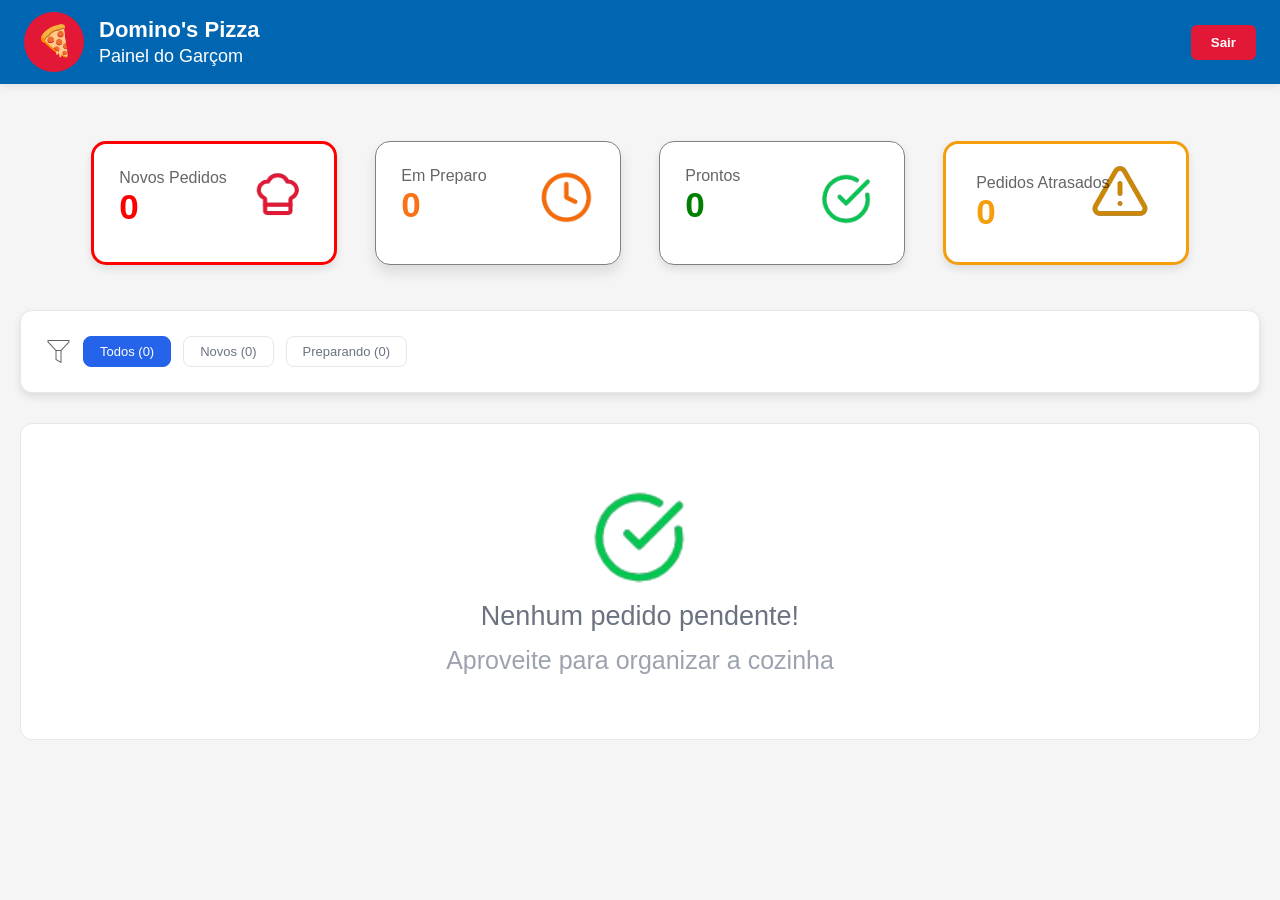
==== cozinha.html @ 7661974e "primeiro commit" ====
<!DOCTYPE html>
<html lang="pt-br">

<head>
  <meta charset="UTF-8">
  <meta name="viewport" content="width=device-width, initial-scale=1.0">
  <link rel="stylesheet" href="cozinha.css">
  <title>Painel da Cozinha</title>
</head>

<body>

  <main class="conteudo-principal-fixo">

    <header class="navbar">
      <div class="header-left">
        <div class="logo-badge">
          <div class="logo-icon">🍕</div>
          <div class="title-area">
            <h1>Domino's Pizza</h1>
            <p class="mp">Painel do Garçom</p>
          </div>
        </div>
      </div>
      <div class="actions-section">
        <button class="logout-btn">
          <span>Sair</span>
        </button>
      </div>
    </header>

    <div class="centralizador">
      <div class="dashboard-cards">

        <div class="container-novos-pedidos">
          <p>Novos Pedidos</p>
          <h2>0</h2>
          <div class="icon">
            <img src="./assets/chef vermelho.png" width="60" alt="Logo Mesas Azul">
          </div>
        </div>

        <div class="container-em-preparo">
          <p>Em Preparo</p>
          <h2>0</h2>
          <div class="icon">
            <img src="./assets/relogio laranja.png" alt="Logo Mesas Ocupadas Laranja" width="60">
          </div>
        </div>

        <div class="container-prontos">
          <p>Prontos</p>
          <h2>0</h2>
          <div class="icon">
            <img src="./assets/check verde.png" alt="Logo Pagamento Vermelho" width="65">
          </div>
        </div>

        <div class="container-atrasados">
          <p>Pedidos Atrasados</p>
          <h2>0</h2>
          <div class="icon">
            <img src="./assets/alerta amarelo.png" alt="" >
          </div>
        </div>
      </div>

      <div class="barra-filtro">
        <img src="./assets/filtro.png" width="25" alt="filter--v1" />
        <button class="botao-todos">Todos (0)</button>
        <button class="botao-novos">Novos (0)</button>
        <button class="botao-preparando">Preparando (0)</button>
      </div>

      <div class="card-vazio">
        <img src="./assets/check verde.png" width="120" alt="filter--v1" />
        <p class="nenhum-pendente">Nenhum pedido pendente!</p>
        <p class="organizar-cozinha">Aproveite para organizar a cozinha</p>
      </div>
---- cozinha.css ----
:root {
    --dominos-blue: #0066b2;
    --dominos-red: #e31837;
}

* {
    margin: 0;
    border: 0;
    box-sizing: border-box;
    font-family:'Segoe UI', Tahoma, Geneva, Verdana, sans-serif
}

body {
  margin: 0;
  width: 100%;
  min-height: 100vh;
  background-color: #f5f5f5;
  overflow-x: hidden;
}

main {
  width: 100%;
}

.conteudo-principal-fixo {
  width: 100%;
}

.centralizador {
  width: 100%;
  max-width: 1400px;
  margin: 0 auto;
  padding: 0 20px;
}

.navbar {
    background: var(--dominos-blue); 
    padding: 12px 24px;
    display: flex;
    justify-content: space-between;
    align-items: center;
    width: 100%;
    box-shadow: 0 2px 8px rgba(0, 0, 0, 0.08);
    border-bottom: 1px solid #e5e7eb;
}

.header-left,
.logo-badge,
.actions-section {
    display: flex;
    align-items: center;
}

.header-left {
    display: flex;
    align-items: center;
    gap: 15px;
}

.logo-badge {
    display: flex;
    align-items: center;
    gap: 15px;
}

.logo-icon {
    width: 60px;
    height: 60px;
    background: #e31837;
    border-radius: 50%;
    display: flex;
    align-items: center;
    justify-content: center;
    font-size: 30px;
    line-height: 1;
    flex-shrink: 0;
    padding-bottom: 2px;
}

.title-area {
    display: flex;
    flex-direction: column;
}

.title-area h1 {
    color: white;
    font-size: 22px;
    font-weight: 700;
    line-height: 1.2;
}

.mp {
    color: white;
    font-size: 18px;
    margin-top: 2px;
}

.fas-fa-sign-out-alt {
  margin-right: 50px;
}

.actions-section {
    display: flex;
    align-items: center;
    gap: 20px;
    margin-left: auto;
}

.logout-btn {
    padding: 10px 20px;
    background: #E31837;
    color: white;
    border: none;
    border-radius: 6px;
    cursor: pointer;
    font-weight: bold;
    transition: background 0.3s;
}

.logout-btn:hover {
    background: #c91530;
}

.container-novos-pedidos {
    width: 22%;
    margin: 50px auto;
    background-color: #ffffff;
    border: 3px solid red;
    box-shadow: 0 4px 8px rgba(0, 0, 0, 0.1);
    padding: 25px;
    text-align: left;
    border-radius: 15px;
}


.container-novos-pedidos p {
  opacity: 0.6;
}

.container-novos-pedidos .icon {
  display: flex;
  align-items: baseline;
  gap: 150px;
}

.container-novos-pedidos .icon img {
  margin-left: auto;
  margin-top: -58px;
}

.container-novos-pedidos h2 {
  font-size: 35px;
  color: red;
}

.dashboard-cards {
  display: flex;
  justify-content: center;
  gap: 20px;
  width: 90%;
  margin: 65px auto;
  margin-top: 6px;
}

.container-em-preparo {
    width: 22%;
    margin: 50px auto;
    background-color: #ffffff;
    border: 1px solid gray;
    box-shadow: 0 8px 13px rgba(0, 0, 0, 0.1);
    padding: 25px;
    text-align: left;
    border-radius: 15px;
}

.container-em-preparo p {
  opacity: 0.6;
}

.container-em-preparo h2 {
  font-size: 35px;
  color: #f97316;
}

.container-em-preparo .icon {
  display: flex;
  align-items: baseline;
  gap: 150px;
}

.container-em-preparo .icon img {
  margin-left: auto;
  margin-top: -58px;
}

.container-prontos {
    width: 22%;
    margin: 50px auto;
    background-color: #ffffff;
    border: 1px solid gray;
    box-shadow: 0 4px 8px rgba(0, 0, 0, 0.1);
    padding: 25px;
    text-align: left;
    border-radius: 15px;
}

.container-prontos .icon {
  display: flex;
  align-items: baseline;
  gap: 150px;
}

.container-prontos p {
  opacity: 0.6;
}

.container-prontos h2 {
  font-size: 35px;
  color: green;
}

.container-prontos .icon img {
  margin-left: auto;
  margin-top: -53px;
}

.container-atrasados {
    width: 22%;
    margin: 50px auto;
    background-color: #ffffff;
    border: 3px solid #f59e0b;
    box-shadow: 0 4px 8px rgba(0, 0, 0, 0.1);
    padding: 30px;
    text-align: left;
    border-radius: 15px;
}

.container-atrasados .icon {
  display: flex;
  align-items: baseline;
  gap: 150px;
}

.container-atrasados p {
  opacity: 0.6;
}

.container-atrasados h2 {
  font-size: 35px;
  color: #f59e0b;
}

.container-atrasados .icon img {
  margin-left: auto;
  margin-top: -69px;
}

.barra-filtro {
  background: #fff;
  border: 1px solid #e5e7eb;
  box-shadow: 0 4px 8px rgba(0, 0, 0, 0.1);
  border-radius: 12px;
  padding: 25px 25px;
  display: flex;
  align-items: center;
  gap: 12px;
  margin-bottom: 30px;
  margin-top: -70px;
}

.botao-todos, .botao-novos, .botao-preparando {
  padding: 7px 16px;
  border-radius: 8px;
  border: 1px solid #e5e7eb;
  background: transparent;
  font-size: 13px;
  font-weight: 500;
  color: #6b7280;
  cursor: pointer;
}

.botao-todos {
  background: #2563eb;
  color: #fff;
  border-color: #2563eb;
}

.card-vazio {
  background: #fff;
  border: 1px solid #e5e7eb;
  border-radius: 12px;
  padding: 64px 20px;
  display: flex;
  flex-direction: column;
  align-items: center;
  gap: 14px;
}

.check-icon {
  width: 56px;
  height: 56px;
  border-radius: 50%;
  border: 3px solid #22c55e;
  display: flex;
  align-items: center;
  justify-content: center;
}

.check-icon i {
  font-size: 28px;
  color: #22c55e;
}

.nenhum-pendente {
  font-size: 27px;
  font-weight: 500;
  color: #6b7280;
}

.organizar-cozinha {
  font-size: 25px;
  color: #9ca3af;
}

@media (max-width: 1024px) {

  .dashboard-cards {
    flex-wrap: wrap;
    justify-content: center;
  }

  .container-novos-pedidos,
  .container-em-preparo,
  .container-prontos,
  .container-atrasados {
    width: 42%;
  }

  .barra-filtro {
    flex-wrap: wrap;
    gap: 15px;
  }
}

@media (max-width: 768px) {

  .navbar {
    flex-direction: row;
    justify-content: space-between;
    align-items: center;
  }

  .logo-badge {
        gap: 10px;
    }

  .actions-section {
    width: auto;
    justify-content: space-between;
  }

  .dashboard-cards {
    flex-direction: column;
    align-items: center;
    width: 100%;
  }

  .container-novos-pedidos,
  .container-em-preparo,
  .container-prontos,
  .container-atrasados {
    width: 90%;
    margin: 10px 0;
  }

  .container-novos-pedidos .icon,
  .container-em-preparo .icon,
  .container-prontos .icon,
  .container-atrasados .icon {
    gap: 0;
  }

  .barra-filtro {
    flex-wrap: wrap;
    justify-content: center;
    padding: 15px;
    gap: 10px;
    margin-top: 0;
  }

  .card-vazio {
    padding: 50px 20px;
  }

  .nenhum-pendente {
    font-size: 22px;
    text-align: center;
  }

  .organizar-cozinha {
    font-size: 18px;
    text-align: center;
  }

  span {
    margin-right: 0;
  }

  .logout {
    margin-right: 0;
  }
}

@media (max-width: 480px) {

  .title-area h1 {
        font-size: 24px;
    }

    .mp {
        font-size: 14px;
    }

  .container-novos-pedidos,
  .container-em-preparo,
  .container-prontos,
  .container-atrasados {
    width: 100%;
    padding: 20px;
  }

  .container-novos-pedidos h2,
  .container-em-preparo h2,
  .container-prontos h2,
  .container-atrasados h2 {
    font-size: 28px;
  }

  .barra-filtro {
    flex-direction: column;
    align-items: stretch;
  }

  .botao-todos,
  .botao-novos,
  .botao-preparando {
    width: 100%;
  }

  .container-novos-pedidos .icon img,
  .container-em-preparo .icon img,
  .container-prontos .icon img,
  .container-atrasados .icon img {
    width: 40px;
  }

  .nenhum-pendente {
    font-size: 20px;
  }

  .organizar-cozinha {
    font-size: 16px;
  }

  .card-vazio img {
    width: 80px;
  }
}
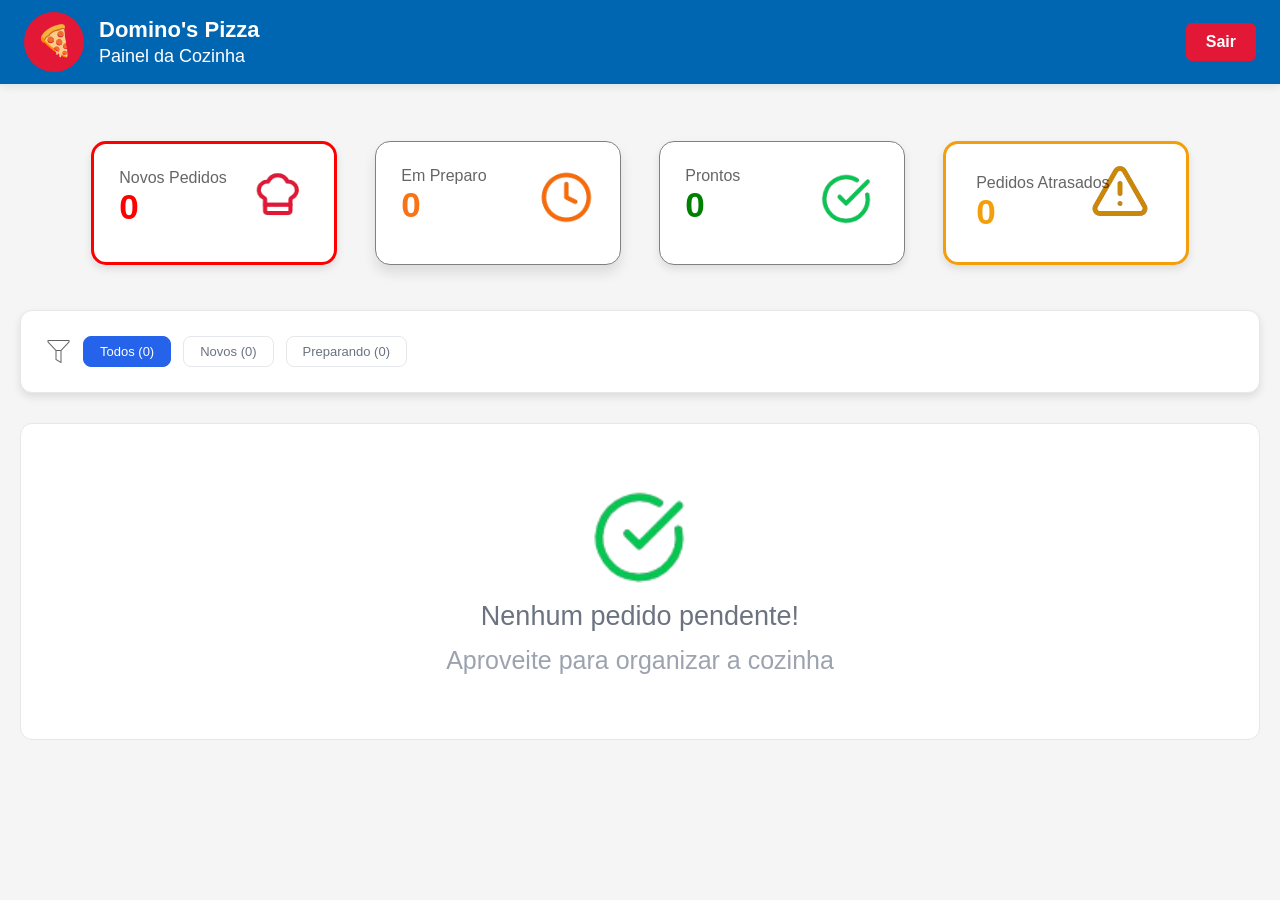
==== commit 7fb16f65: "Ajustes de botões" ====
--- a/cozinha.html
+++ b/cozinha.html
@@ -18,14 +18,12 @@
           <div class="logo-icon">🍕</div>
           <div class="title-area">
             <h1>Domino's Pizza</h1>
-            <p class="mp">Painel do Garçom</p>
+            <p class="mp">Painel da Cozinha</p>
           </div>
         </div>
       </div>
       <div class="actions-section">
-        <button class="logout-btn">
-          <span>Sair</span>
-        </button>
+        <a href="index.html" class="logout-btn">Sair</a>
       </div>
     </header>
 
--- a/cozinha.css
+++ b/cozinha.css
@@ -115,6 +115,8 @@
     cursor: pointer;
     font-weight: bold;
     transition: background 0.3s;
+    text-decoration: none;
+    display: inline-block;
 }
 
 .logout-btn:hover {
